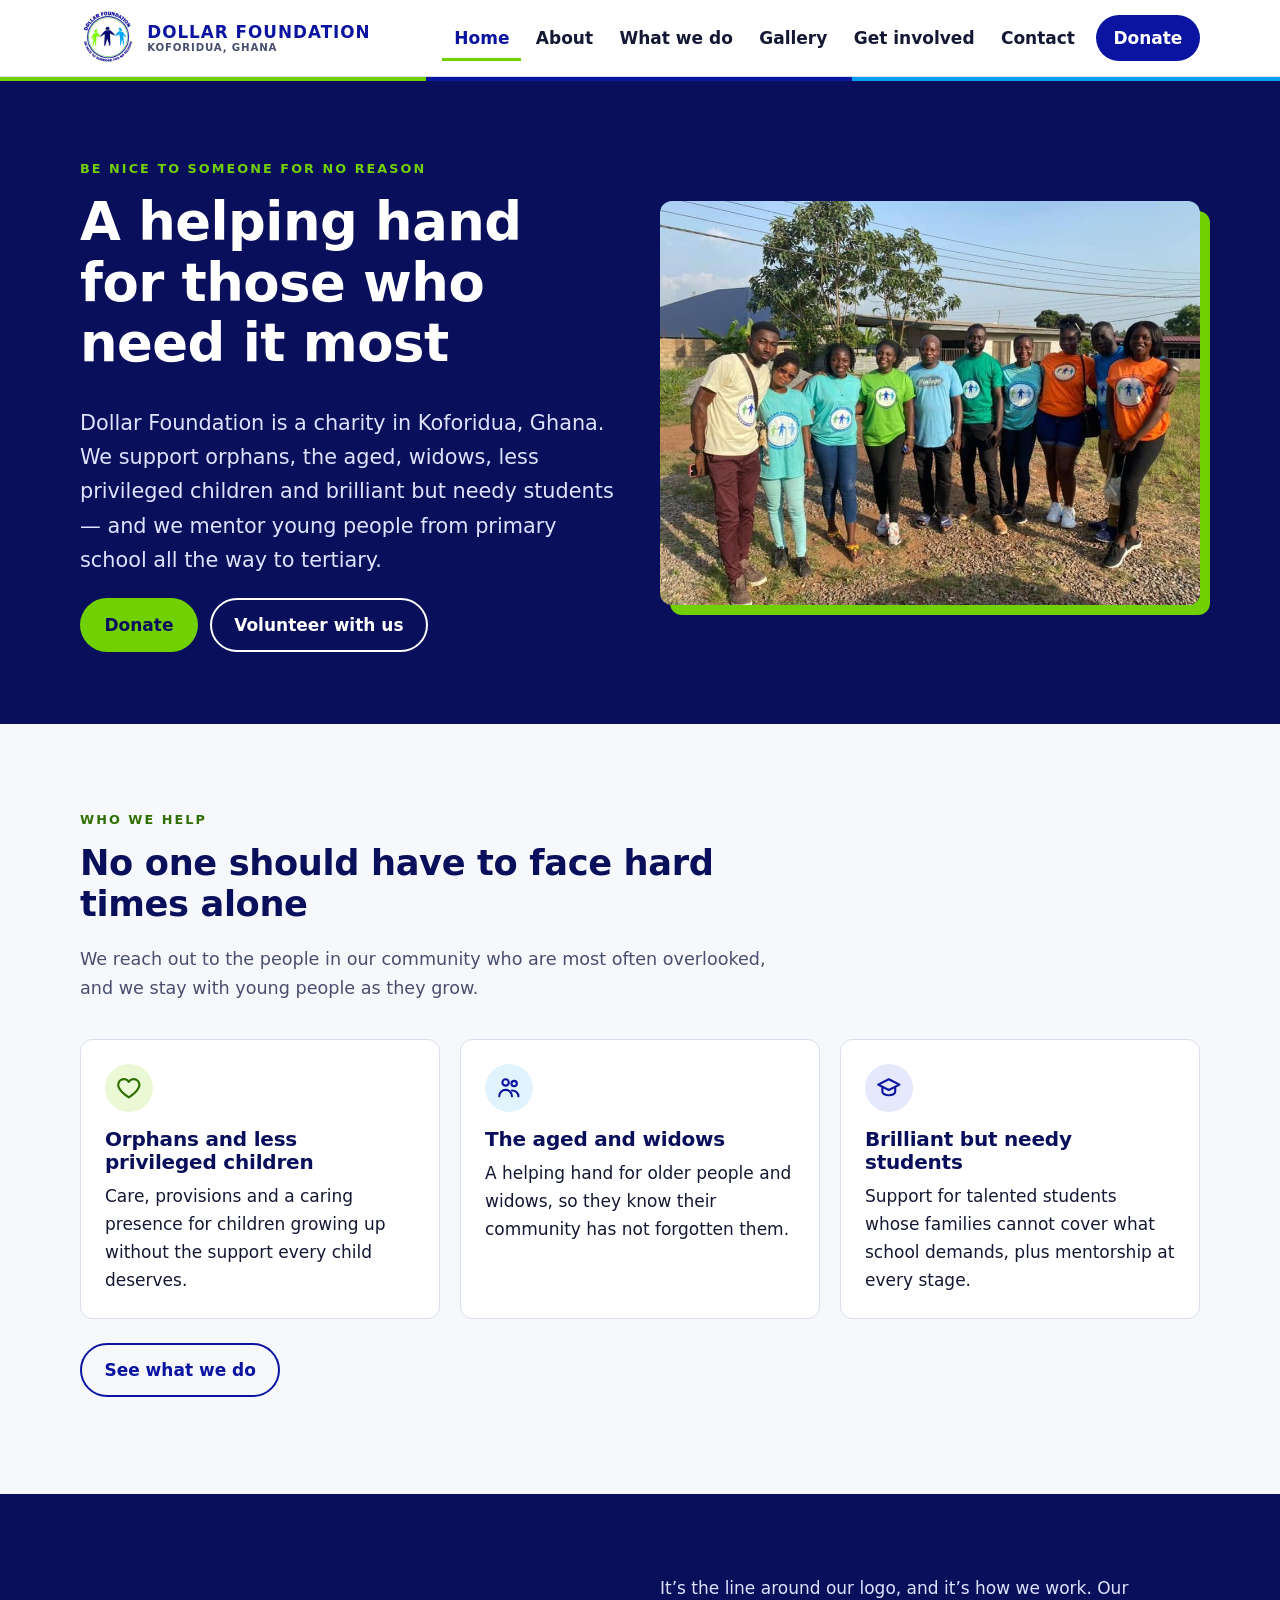
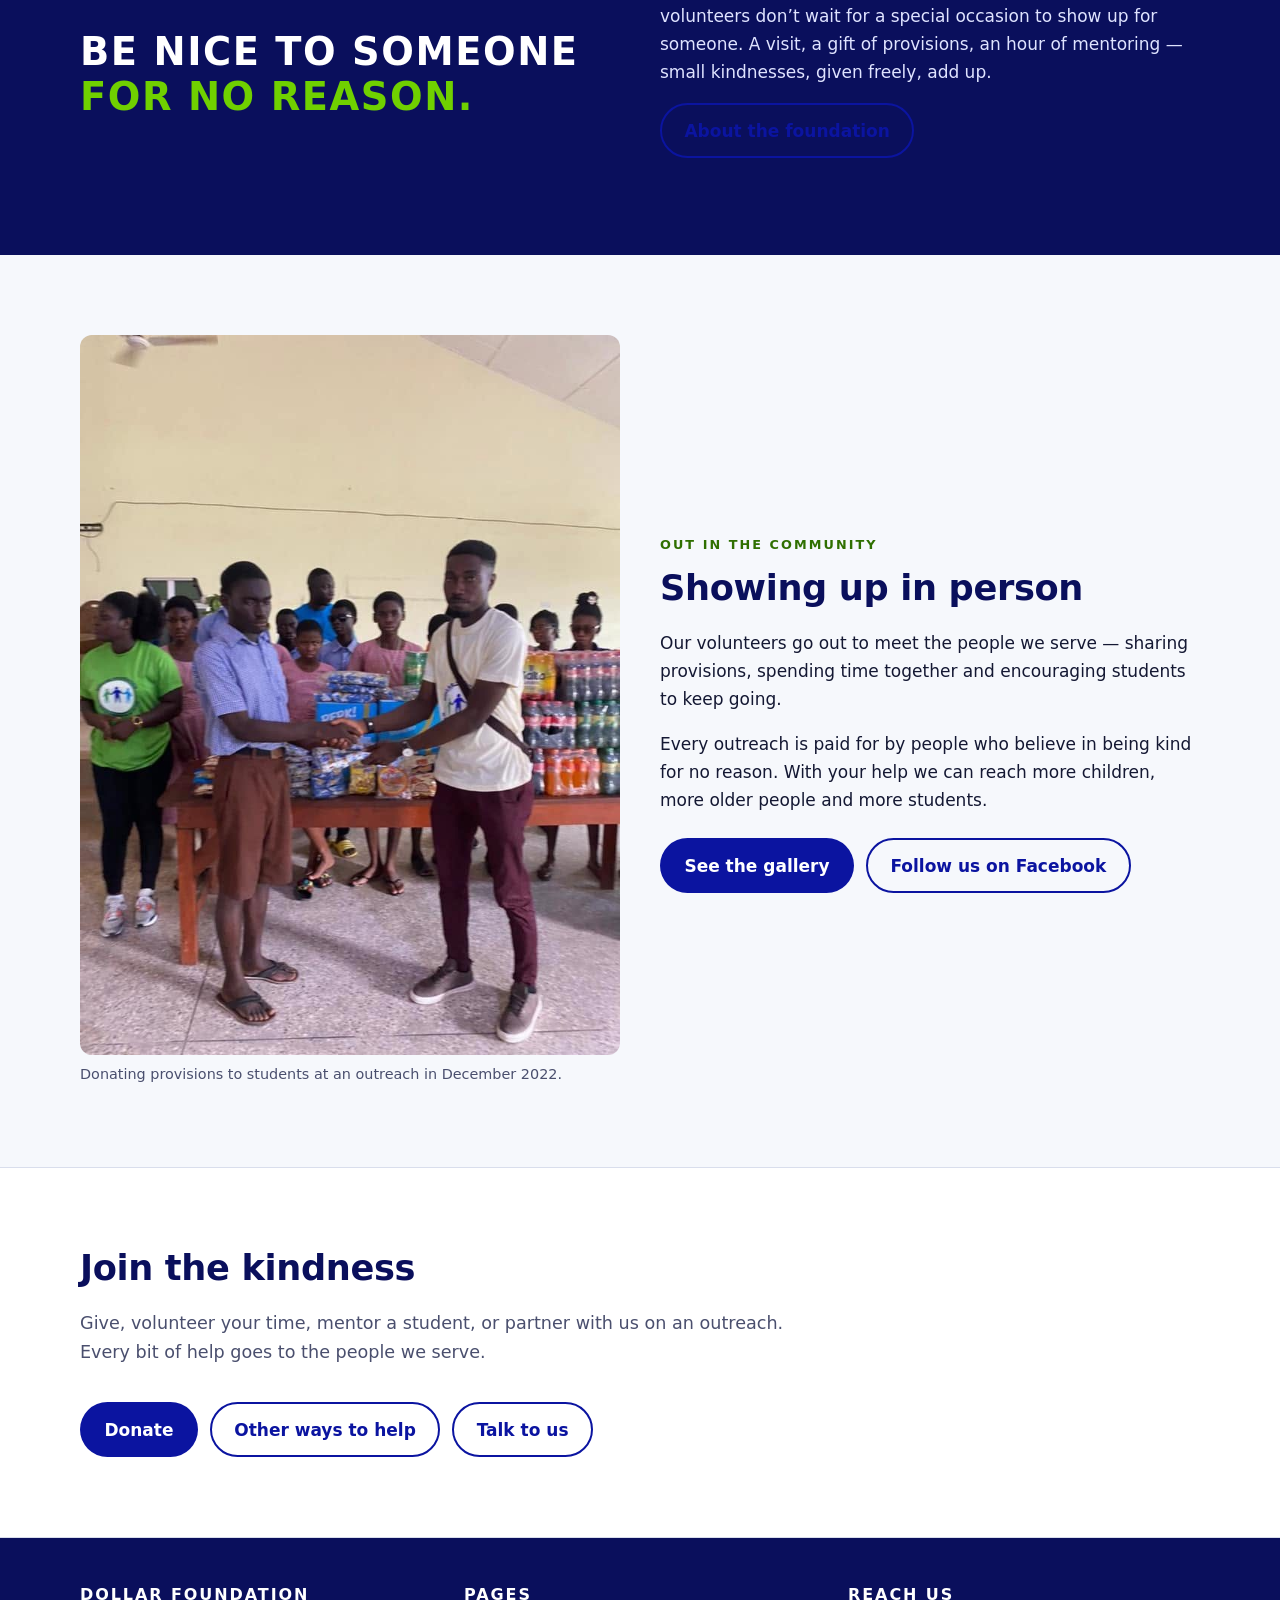
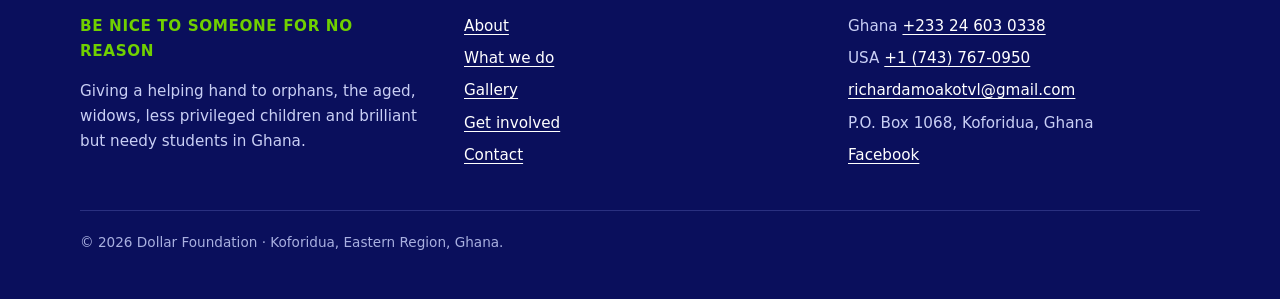
==== index.html @ a9390f14 "Preview build of the Dollar Foundation site A copy of dollar-foundation-web-site for the foundation " ====
<!doctype html>
<html lang="en" class="no-js">
<head>
<meta charset="utf-8">
<meta name="viewport" content="width=device-width, initial-scale=1">
<meta name="robots" content="noindex, nofollow">
<meta property="og:type" content="website">
<meta property="og:site_name" content="Dollar Foundation">
<meta property="og:title" content="Dollar Foundation — Be nice to someone for no reason">
<meta property="og:description" content="Dollar Foundation is a charity in Koforidua, Ghana giving a helping hand to orphans, the aged, widows, less privileged children and brilliant but needy students, with mentorship from primary school to tertiary.">
<meta property="og:url" content="https://rattrap47.github.io/dollar-foundation-preview/">
<meta property="og:image" content="https://rattrap47.github.io/dollar-foundation-preview/assets/volunteers-team.jpg">
<meta property="og:image:width" content="960">
<meta property="og:image:height" content="718">
<meta property="og:image:alt" content="Dollar Foundation volunteers in foundation T-shirts standing together outdoors">
<meta name="twitter:card" content="summary_large_image">
<title>Dollar Foundation — Be nice to someone for no reason</title>
<meta name="description" content="Dollar Foundation is a charity in Koforidua, Ghana giving a helping hand to orphans, the aged, widows, less privileged children and brilliant but needy students, with mentorship from primary school to tertiary.">
<meta name="theme-color" content="#0a0f5c">
<link rel="icon" href="assets/favicon-48.png" type="image/png">
<link rel="apple-touch-icon" href="assets/apple-touch-icon.png">
<link rel="stylesheet" href="css/styles.css?v=2">
<script src="js/config.js?v=2" defer></script>
<script src="js/main.js?v=2" defer></script>
<script type="application/ld+json">
{
  "@context": "https://schema.org",
  "@type": "NGO",
  "name": "Dollar Foundation",
  "slogan": "Be nice to someone for no reason",
  "description": "A charity in Koforidua, Ghana giving a helping hand to orphans, the aged, widows, less privileged children and brilliant but needy students, and providing mentorship programmes for primary, JHS, SHS and tertiary students.",
  "telephone": "+233246030338",
  "email": "richardamoakotvl@gmail.com",
  "founder": { "@type": "Person", "name": "Richard Amoako" },
  "address": { "@type": "PostalAddress", "postOfficeBoxNumber": "1068", "addressLocality": "Koforidua", "addressRegion": "Eastern Region", "addressCountry": "GH" },
  "areaServed": { "@type": "Country", "name": "Ghana" },
  "logo": "assets/dollar-foundation-logo.jpg",
  "sameAs": ["https://www.facebook.com/dollarfoundation1"]
}
</script>
</head>
<body>
<a class="skip-link" href="#main">Skip to content</a>

<header class="site-header">
  <div class="wrap">
    <a class="brand" href="index.html">
      <img class="brand-logo" src="assets/dollar-foundation-logo-sm.jpg" width="160" height="160" alt="">
      <span class="brand-name">Dollar Foundation<small>Koforidua, Ghana</small></span>
    </a>
    <button class="nav-toggle" type="button" aria-expanded="false" aria-controls="primary-nav">Menu</button>
    <nav id="primary-nav" aria-label="Primary">
      <ul>
        <li><a href="index.html" aria-current="page">Home</a></li>
        <li><a href="about.html">About</a></li>
        <li><a href="what-we-do.html">What we do</a></li>
        <li><a href="gallery.html">Gallery</a></li>
        <li><a href="get-involved.html">Get involved</a></li>
        <li><a href="contact.html">Contact</a></li>
        <li><a class="nav-donate" href="get-involved.html#give" data-donate>Donate</a></li>
      </ul>
    </nav>
  </div>
</header>
<div class="brand-stripe" aria-hidden="true"></div>

<main id="main">
  <section class="hero on-dark">
    <div class="wrap">
      <div>
        <span class="eyebrow">Be nice to someone for no reason</span>
        <h1>A helping hand for those who need it most</h1>
        <p class="lede">Dollar Foundation is a charity in Koforidua, Ghana. We support orphans, the aged, widows, less privileged children and brilliant but needy students — and we mentor young people from primary school all the way to tertiary.</p>
        <div class="btn-row">
          <a class="btn btn-lime" href="get-involved.html#give" data-donate>Donate</a>
          <a class="btn btn-ghost" href="get-involved.html">Volunteer with us</a>
        </div>
      </div>
      <figure class="hero-photo">
        <img src="assets/volunteers-team.jpg" width="960" height="718" alt="Eleven Dollar Foundation volunteers standing together outdoors in green, blue, orange and cream foundation T-shirts, smiling.">
      </figure>
    </div>
  </section>

  <section class="section">
    <div class="wrap">
      <div class="section-head">
        <span class="eyebrow eyebrow-ink">Who we help</span>
        <h2>No one should have to face hard times alone</h2>
        <p>We reach out to the people in our community who are most often overlooked, and we stay with young people as they grow.</p>
      </div>
      <div class="grid grid-3">
        <article class="card">
          <div class="card-icon"><svg viewBox="0 0 24 24" fill="none" stroke="currentColor" stroke-width="2" stroke-linecap="round" stroke-linejoin="round" aria-hidden="true"><path d="M12 21s-7-4.4-9.2-9A5 5 0 0 1 12 6.5 5 5 0 0 1 21.2 12C19 16.6 12 21 12 21Z"/></svg></div>
          <h3>Orphans and less privileged children</h3>
          <p>Care, provisions and a caring presence for children growing up without the support every child deserves.</p>
        </article>
        <article class="card">
          <div class="card-icon"><svg viewBox="0 0 24 24" fill="none" stroke="currentColor" stroke-width="2" stroke-linecap="round" stroke-linejoin="round" aria-hidden="true"><circle cx="9" cy="7" r="3"/><circle cx="17" cy="8" r="2.5"/><path d="M3 20c0-3.5 2.7-6 6-6s6 2.5 6 6M15 14.5c3 0 6 2 6 5.5"/></svg></div>
          <h3>The aged and widows</h3>
          <p>A helping hand for older people and widows, so they know their community has not forgotten them.</p>
        </article>
        <article class="card">
          <div class="card-icon"><svg viewBox="0 0 24 24" fill="none" stroke="currentColor" stroke-width="2" stroke-linecap="round" stroke-linejoin="round" aria-hidden="true"><path d="M2 9l10-5 10 5-10 5Z"/><path d="M6 11v5c0 1.5 2.7 3 6 3s6-1.5 6-3v-5"/></svg></div>
          <h3>Brilliant but needy students</h3>
          <p>Support for talented students whose families cannot cover what school demands, plus mentorship at every stage.</p>
        </article>
      </div>
      <p class="mt"><a class="btn btn-ghost" href="what-we-do.html">See what we do</a></p>
    </div>
  </section>

  <section class="section section-dark">
    <div class="wrap grid grid-2 align-center">
      <p class="tagline">Be nice to someone <span>for no reason.</span></p>
      <div>
        <p>It’s the line around our logo, and it’s how we work. Our volunteers don’t wait for a special occasion to show up for someone. A visit, a gift of provisions, an hour of mentoring — small kindnesses, given freely, add up.</p>
        <p><a class="btn btn-ghost" href="about.html">About the foundation</a></p>
      </div>
    </div>
  </section>

  <section class="section">
    <div class="wrap grid grid-2 align-center">
      <figure class="photo">
        <img src="assets/outreach-donation-handover.jpg" width="720" height="960" loading="lazy" alt="A Dollar Foundation volunteer shakes hands with a student in school uniform in front of a table stacked with drinks and packs of biscuits, as other students look on.">
        <figcaption>Donating provisions to students at an outreach in December 2022.</figcaption>
      </figure>
      <div>
        <span class="eyebrow eyebrow-ink">Out in the community</span>
        <h2>Showing up in person</h2>
        <p>Our volunteers go out to meet the people we serve — sharing provisions, spending time together and encouraging students to keep going.</p>
        <p>Every outreach is paid for by people who believe in being kind for no reason. With your help we can reach more children, more older people and more students.</p>
        <div class="btn-row mt">
          <a class="btn btn-primary" href="gallery.html">See the gallery</a>
          <a class="btn btn-ghost" href="https://www.facebook.com/dollarfoundation1" rel="noopener">Follow us on Facebook</a>
        </div>
      </div>
    </div>
  </section>

  <section class="section section-alt">
    <div class="wrap">
      <div class="section-head">
        <h2>Join the kindness</h2>
        <p>Give, volunteer your time, mentor a student, or partner with us on an outreach. Every bit of help goes to the people we serve.</p>
      </div>
      <div class="btn-row">
        <a class="btn btn-primary" href="get-involved.html#give" data-donate>Donate</a>
        <a class="btn btn-ghost" href="get-involved.html">Other ways to help</a>
        <a class="btn btn-ghost" href="contact.html">Talk to us</a>
      </div>
    </div>
  </section>
</main>

<footer class="site-footer">
  <div class="wrap">
    <div class="footer-grid">
      <div>
        <h2>Dollar Foundation</h2>
        <p class="footer-tagline">Be nice to someone for no reason</p>
        <p>Giving a helping hand to orphans, the aged, widows, less privileged children and brilliant but needy students in Ghana.</p>
      </div>
      <div>
        <h2>Pages</h2>
        <ul>
          <li><a href="about.html">About</a></li>
          <li><a href="what-we-do.html">What we do</a></li>
          <li><a href="gallery.html">Gallery</a></li>
          <li><a href="get-involved.html">Get involved</a></li>
          <li><a href="contact.html">Contact</a></li>
        </ul>
      </div>
      <div>
        <h2>Reach us</h2>
        <ul>
          <li>Ghana <a href="tel:+233246030338">+233 24 603 0338</a></li>
          <li>USA <a href="tel:+17437670950">+1 (743) 767-0950</a></li>
          <li><a href="mailto:richardamoakotvl@gmail.com">richardamoakotvl@gmail.com</a></li>
          <li>P.O. Box 1068, Koforidua, Ghana</li>
          <li><a href="https://www.facebook.com/dollarfoundation1" rel="noopener">Facebook</a></li>
        </ul>
      </div>
    </div>
    <p class="footer-legal">© <span data-year>2026</span> Dollar Foundation · Koforidua, Eastern Region, Ghana.</p>
  </div>
</footer>
</body>
</html>
---- css/styles.css ----
/* ==========================================================================
   Dollar Foundation
   Plain CSS, no build. Design tokens first.
   ========================================================================== */
:root {
  /* Sampled from the foundation's logo (assets/dollar-foundation-logo.jpg). */
  --navy-900: #0a0f5c;   /* deepened logo navy — header, footer, dark bands */
  --navy-700: #0b14a0;   /* logo navy — the ring, lettering and centre figure */
  --navy-500: #2f3bc4;
  --sky:      #00a0f0;   /* logo blue figure — decorative only on white */
  --sky-ink:  #00679c;   /* the blue, darkened to pass contrast as text */
  --lime:     #70d000;   /* logo green figure — decorative, or with navy text */
  --lime-ink: #2f6f00;   /* the green, darkened to pass contrast as text */
  --lime-lt:  #eaf8d6;
  --sky-lt:   #e1f4fd;
  --canvas:   #f6f8fc;
  --paper:    #ffffff;
  --ink:      #141833;
  --ink-soft: #4a4f6e;
  --rule:     #d9deec;

  --radius: 12px;
  --max: 70rem;
  --font: system-ui, -apple-system, "Segoe UI", Roboto, "Helvetica Neue", Arial, sans-serif;
}

*, *::before, *::after { box-sizing: border-box; }

html { -webkit-text-size-adjust: 100%; }

body {
  margin: 0;
  font-family: var(--font);
  font-size: 1.0625rem;
  line-height: 1.65;
  color: var(--ink);
  background: var(--canvas);
}

img, svg { max-width: 100%; height: auto; }

h1, h2, h3 {
  font-family: var(--font);
  font-weight: 800;
  line-height: 1.15;
  color: var(--navy-900);
  margin: 0 0 .6em;
  letter-spacing: -.01em;
}
h1 { font-size: clamp(2.1rem, 5vw, 3.3rem); }
h2 { font-size: clamp(1.6rem, 3.2vw, 2.2rem); }
h3 { font-size: 1.25rem; }
p  { margin: 0 0 1em; }

a { color: var(--navy-700); text-underline-offset: .18em; }
a:hover { color: var(--sky-ink); }

:focus-visible {
  outline: 3px solid var(--sky);
  outline-offset: 3px;
  border-radius: 3px;
}

.wrap { width: min(100% - 2.5rem, var(--max)); margin-inline: auto; }

.skip-link {
  position: absolute; left: 1rem; top: -4rem;
  background: var(--navy-900); color: #fff; padding: .6rem 1rem;
  border-radius: var(--radius); z-index: 100;
}
.skip-link:focus { top: 1rem; color: #fff; }

/* The three figures from the logo, as a thin stripe under the header. */
.brand-stripe {
  height: 5px;
  background: linear-gradient(90deg, var(--lime) 0 33.3%, var(--navy-700) 33.3% 66.6%, var(--sky) 66.6% 100%);
}

/* ---- Header / nav ---- */
.site-header {
  background: var(--paper);
  position: sticky; top: 0; z-index: 50;
  box-shadow: 0 1px 0 var(--rule);
}
.site-header .wrap {
  display: flex; align-items: center; justify-content: space-between;
  gap: 1rem; min-height: 4.75rem;
}
.brand {
  display: flex; align-items: center; gap: .7rem;
  color: var(--navy-700); text-decoration: none;
}
.brand:hover { color: var(--navy-700); }
.brand-logo { width: 3.5rem; height: 3.5rem; flex: none; border-radius: 50%; }
/* Bold capitals, echoing the lettering around the logo. */
.brand-name { font-weight: 900; font-size: 1.05rem; line-height: 1.1; letter-spacing: .06em; text-transform: uppercase; }
.brand-name small { display: block; font-size: .64rem; font-weight: 700; letter-spacing: .08em; color: var(--ink-soft); }

.nav-toggle {
  display: none;
  background: transparent; color: var(--navy-700);
  border: 2px solid var(--navy-700); border-radius: var(--radius);
  padding: .45rem .8rem; font: inherit; font-weight: 700; cursor: pointer;
}

#primary-nav ul { list-style: none; margin: 0; padding: 0; display: flex; gap: .15rem; align-items: center; }
#primary-nav a {
  display: block; color: var(--ink); text-decoration: none; font-weight: 600;
  padding: .55rem .75rem; border-radius: 8px;
}
#primary-nav a:hover { background: var(--sky-lt); color: var(--navy-700); }
#primary-nav a[aria-current="page"] { color: var(--navy-700); box-shadow: inset 0 -3px 0 var(--lime); border-radius: 0; }
#primary-nav .nav-donate { background: var(--navy-700); color: #fff; margin-left: .4rem; border-radius: 999px; padding-inline: 1.1rem; }
#primary-nav .nav-donate:hover { background: var(--navy-900); color: #fff; }

@media (max-width: 60rem) {
  .nav-toggle { display: inline-block; }
  #primary-nav {
    display: none;
    position: absolute; left: 0; right: 0; top: 100%;
    background: var(--paper); box-shadow: 0 8px 16px rgba(10,15,92,.12);
  }
  #primary-nav.is-open { display: block; }
  #primary-nav ul { flex-direction: column; align-items: stretch; padding: .5rem 1.25rem 1rem; }
  #primary-nav a { padding: .85rem .5rem; }
  #primary-nav a[aria-current="page"] { box-shadow: inset 4px 0 0 var(--lime); padding-left: 1rem; }
  #primary-nav .nav-donate { margin: .5rem 0 0; text-align: center; }
}
@media (max-width: 24rem) {
  .brand-name small { display: none; }
}
/* Without JS the menu must still be reachable. */
.no-js .nav-toggle { display: none; }
.no-js #primary-nav { display: block; position: static; box-shadow: none; }

/* ---- Buttons ---- */
.btn {
  display: inline-flex; align-items: center; justify-content: center; gap: .5rem;
  min-height: 2.9rem; padding: .7rem 1.4rem;
  border-radius: 999px; border: 2px solid transparent;
  font: inherit; font-weight: 700; text-decoration: none; cursor: pointer;
}
.btn-primary { background: var(--navy-700); color: #fff; }
.btn-primary:hover { background: var(--navy-900); color: #fff; }
.btn-lime { background: var(--lime); color: var(--navy-900); }
.btn-lime:hover { background: #88e21c; color: var(--navy-900); }
.btn-ghost { border-color: currentColor; color: var(--navy-700); background: transparent; }
.btn-ghost:hover { background: var(--navy-700); color: #fff; border-color: var(--navy-700); }
.on-dark .btn-ghost { color: #fff; }
.on-dark .btn-ghost:hover { background: #fff; color: var(--navy-900); border-color: #fff; }
.btn-row { display: flex; flex-wrap: wrap; gap: .75rem; }

/* ---- Home hero: words beside a real photo ---- */
.hero { background: var(--navy-900); color: #fff; overflow: hidden; }
.hero .wrap {
  display: grid; gap: 2.5rem; align-items: center;
  grid-template-columns: repeat(auto-fit, minmax(19rem, 1fr));
  padding: clamp(2.5rem, 6vw, 4.5rem) 0;
}
.hero h1 { color: #fff; max-width: 16ch; }
.hero .lede { font-size: clamp(1.1rem, 2.2vw, 1.3rem); max-width: 36rem; color: #dfe3ff; }
.hero-photo { margin: 0; position: relative; }
.hero-photo img { display: block; width: 100%; height: auto; border-radius: var(--radius); box-shadow: 10px 10px 0 var(--lime); }
.eyebrow {
  display: inline-block; font-size: .8rem; font-weight: 800; letter-spacing: .16em;
  text-transform: uppercase; color: var(--lime); margin-bottom: .8rem;
}
.eyebrow-ink { color: var(--lime-ink); }

.page-hero { background: var(--navy-900); color: #fff; }
.page-hero .wrap { padding: clamp(2.5rem, 6vw, 4rem) 0; }
.page-hero h1 { color: #fff; margin-bottom: .3em; }
.page-hero p { color: #dfe3ff; max-width: 42rem; margin: 0; font-size: 1.15rem; }

/* ---- Sections ---- */
.section { padding: clamp(3rem, 7vw, 5rem) 0; }
.section-alt { background: var(--paper); border-block: 1px solid var(--rule); }
.section-dark { background: var(--navy-900); color: #dfe3ff; }
.section-dark h2, .section-dark h3 { color: #fff; }
.section-head { max-width: 44rem; margin-bottom: 2.2rem; }
.section-head p { color: var(--ink-soft); font-size: 1.1rem; }
.section-dark .section-head p { color: #c9cff5; }

.grid { display: grid; gap: 1.25rem; }
.grid-3 { grid-template-columns: repeat(auto-fit, minmax(16rem, 1fr)); }
.grid-2 { grid-template-columns: repeat(auto-fit, minmax(20rem, 1fr)); gap: 2.5rem; align-items: start; }
.align-center { align-items: center; }

.card {
  background: var(--paper); border: 1px solid var(--rule); border-radius: var(--radius);
  padding: 1.5rem; height: 100%;
}
.card h3 { margin-bottom: .4em; }
.card p:last-child { margin-bottom: 0; }
.card-auto { height: auto; }
.card-icon {
  width: 3rem; height: 3rem; border-radius: 50%;
  display: grid; place-items: center;
  background: var(--sky-lt); color: var(--navy-700); margin-bottom: 1rem;
}
.card:nth-child(3n+1) .card-icon { background: var(--lime-lt); color: var(--lime-ink); }
.card:nth-child(3n+3) .card-icon { background: #e6e8fb; color: var(--navy-700); }
.card-icon svg { width: 1.6rem; height: 1.6rem; }

/* ---- Tagline and mission quote ---- */
.tagline {
  font-weight: 900; text-transform: uppercase; letter-spacing: .04em;
  font-size: clamp(1.5rem, 4vw, 2.4rem); line-height: 1.15; color: #fff; margin: 0; max-width: 22ch;
}
.tagline span { color: var(--lime); }
.mission {
  margin: 0; padding: 1.75rem 1.75rem 1.75rem 2rem;
  background: var(--paper); border-left: 6px solid var(--lime); border-radius: 0 var(--radius) var(--radius) 0;
  font-size: clamp(1.15rem, 2.2vw, 1.3rem); line-height: 1.6; color: var(--navy-900);
}
.mission p:last-child { margin-bottom: 0; }
.mission footer { font-size: .9rem; color: var(--ink-soft); margin-top: .75rem; }

/* ---- People we help: a tag list ---- */
.tags { list-style: none; margin: 0; padding: 0; display: flex; flex-wrap: wrap; gap: .6rem; }
.tags li { background: var(--sky-lt); color: var(--navy-900); font-weight: 700; padding: .45rem 1rem; border-radius: 999px; }
.tags li:nth-child(odd) { background: var(--lime-lt); }

/* ---- Photos ---- */
.photo { margin: 0; }
.photo img { display: block; width: 100%; height: auto; border-radius: var(--radius); }
.photo figcaption { font-size: .9rem; color: var(--ink-soft); margin-top: .5rem; }
.gallery { display: grid; gap: 1rem; grid-template-columns: repeat(auto-fill, minmax(17rem, 1fr)); }
.gallery .photo img { aspect-ratio: 4 / 3; object-fit: cover; }

/* ---- Steps ---- */
.steps { counter-reset: step; list-style: none; padding: 0; margin: 0; display: grid; gap: 1rem; }
.steps li { counter-increment: step; position: relative; padding-left: 3.4rem; }
.steps li::before {
  content: counter(step);
  position: absolute; left: 0; top: -.1rem;
  width: 2.4rem; height: 2.4rem; border-radius: 50%;
  background: var(--navy-700); color: #fff; font-weight: 800;
  display: grid; place-items: center;
}

/* ---- Notices ---- */
.notice {
  background: var(--sky-lt); border: 1px solid #a9dcf5; border-left: 5px solid var(--sky);
  border-radius: var(--radius); padding: 1rem 1.25rem; color: var(--navy-900);
}
.notice p:last-child { margin-bottom: 0; }

.contact-list { list-style: none; margin: 0; padding: 0; display: grid; gap: .9rem; }
.contact-list li { display: flex; gap: .9rem; align-items: baseline; flex-wrap: wrap; }
.contact-list strong { min-width: 5.5rem; }
.contact-list a { font-weight: 700; }

.page-list { list-style: none; margin: 0; padding: 0; display: grid; gap: .75rem; }
.page-list li { background: var(--paper); border: 1px solid var(--rule); border-radius: var(--radius); padding: .9rem 1.25rem; font-weight: 700; }

/* ---- Forms ---- */
.form { display: grid; gap: 1.1rem; }
.field label { display: block; font-weight: 600; margin-bottom: .3rem; }
.field .hint { font-weight: 400; color: var(--ink-soft); font-size: .9rem; }
.field input, .field select, .field textarea {
  width: 100%; font: inherit; color: var(--ink);
  background: #fff; border: 2px solid #b8bfd6; border-radius: 8px;
  padding: .7rem .8rem; min-height: 2.9rem;
}
.field textarea { min-height: 9rem; resize: vertical; }
.field input:focus, .field select:focus, .field textarea:focus { border-color: var(--navy-700); outline: 3px solid rgba(0,160,240,.35); outline-offset: 1px; }
.field-row { display: grid; gap: 1.1rem; grid-template-columns: repeat(auto-fit, minmax(14rem, 1fr)); }
.hp { position: absolute; left: -9999px; }
.form-status { padding: .9rem 1rem; border-radius: 8px; font-weight: 600; }
.form-status[data-state="ok"]  { background: var(--lime-lt); color: #1f4a00; }
.form-status[data-state="err"] { background: #fdeceb; color: #7a1f16; }

/* ---- Footer ---- */
.site-footer { background: var(--navy-900); color: #c9cff5; padding: 3rem 0 2rem; font-size: .95rem; }
.site-footer a { color: #fff; overflow-wrap: anywhere; }
.site-footer a:hover { color: var(--lime); }
.footer-grid { display: grid; gap: 2rem; grid-template-columns: repeat(auto-fit, minmax(13rem, 1fr)); }
.site-footer h2 { color: #fff; font-size: 1rem; text-transform: uppercase; letter-spacing: .12em; }
.site-footer ul { list-style: none; margin: 0; padding: 0; display: grid; gap: .45rem; }
.footer-tagline { color: var(--lime); font-weight: 800; text-transform: uppercase; letter-spacing: .04em; }
.footer-legal { border-top: 1px solid #2a3080; margin-top: 2.5rem; padding-top: 1.25rem; font-size: .85rem; color: #a9b0e0; }

/* ---- Utilities ----
   The CSP is style-src 'self', so inline style="" attributes are blocked in
   production. Use these instead. */
.measure   { max-width: 42rem; }
.mt        { margin-top: 1.5rem; }
.mb        { margin-bottom: 1.25rem; }
.note      { font-size: .9rem; color: var(--ink-soft); margin-top: 1rem; }
.h-card    { font-size: 1.4rem; }
.wrap-narrow { --max: 40rem; }
.plain-list { margin: 0; padding-left: 1.2rem; }
.logo-lg   { display: block; width: 100%; max-width: 320px; height: auto; margin-inline: auto; }

.hero :focus-visible, .page-hero :focus-visible, .section-dark :focus-visible, .site-footer :focus-visible { outline-color: var(--lime); }

@media (prefers-reduced-motion: reduce) {
  *, *::before, *::after { transition: none !important; animation: none !important; scroll-behavior: auto !important; }
}

@media print {
  .site-header, .brand-stripe, .site-footer, .btn-row { display: none; }
  body { background: #fff; }
}
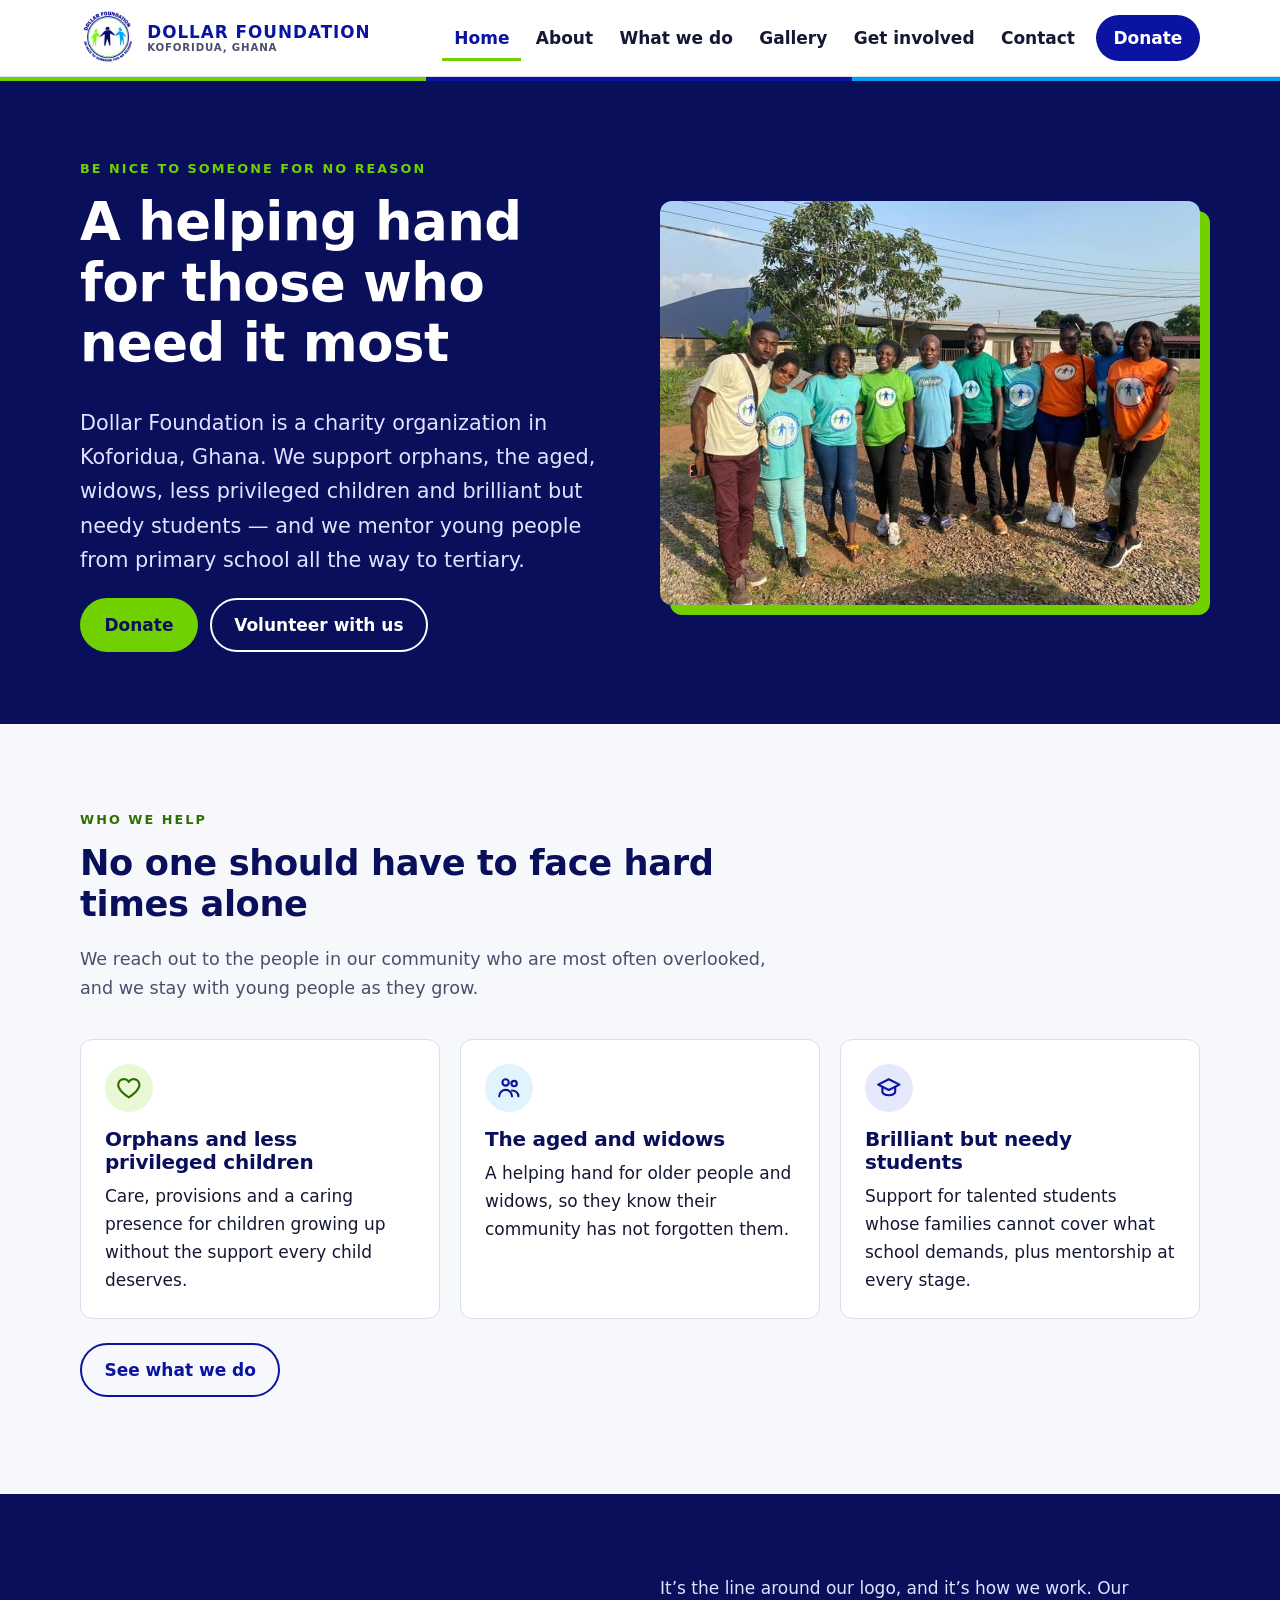
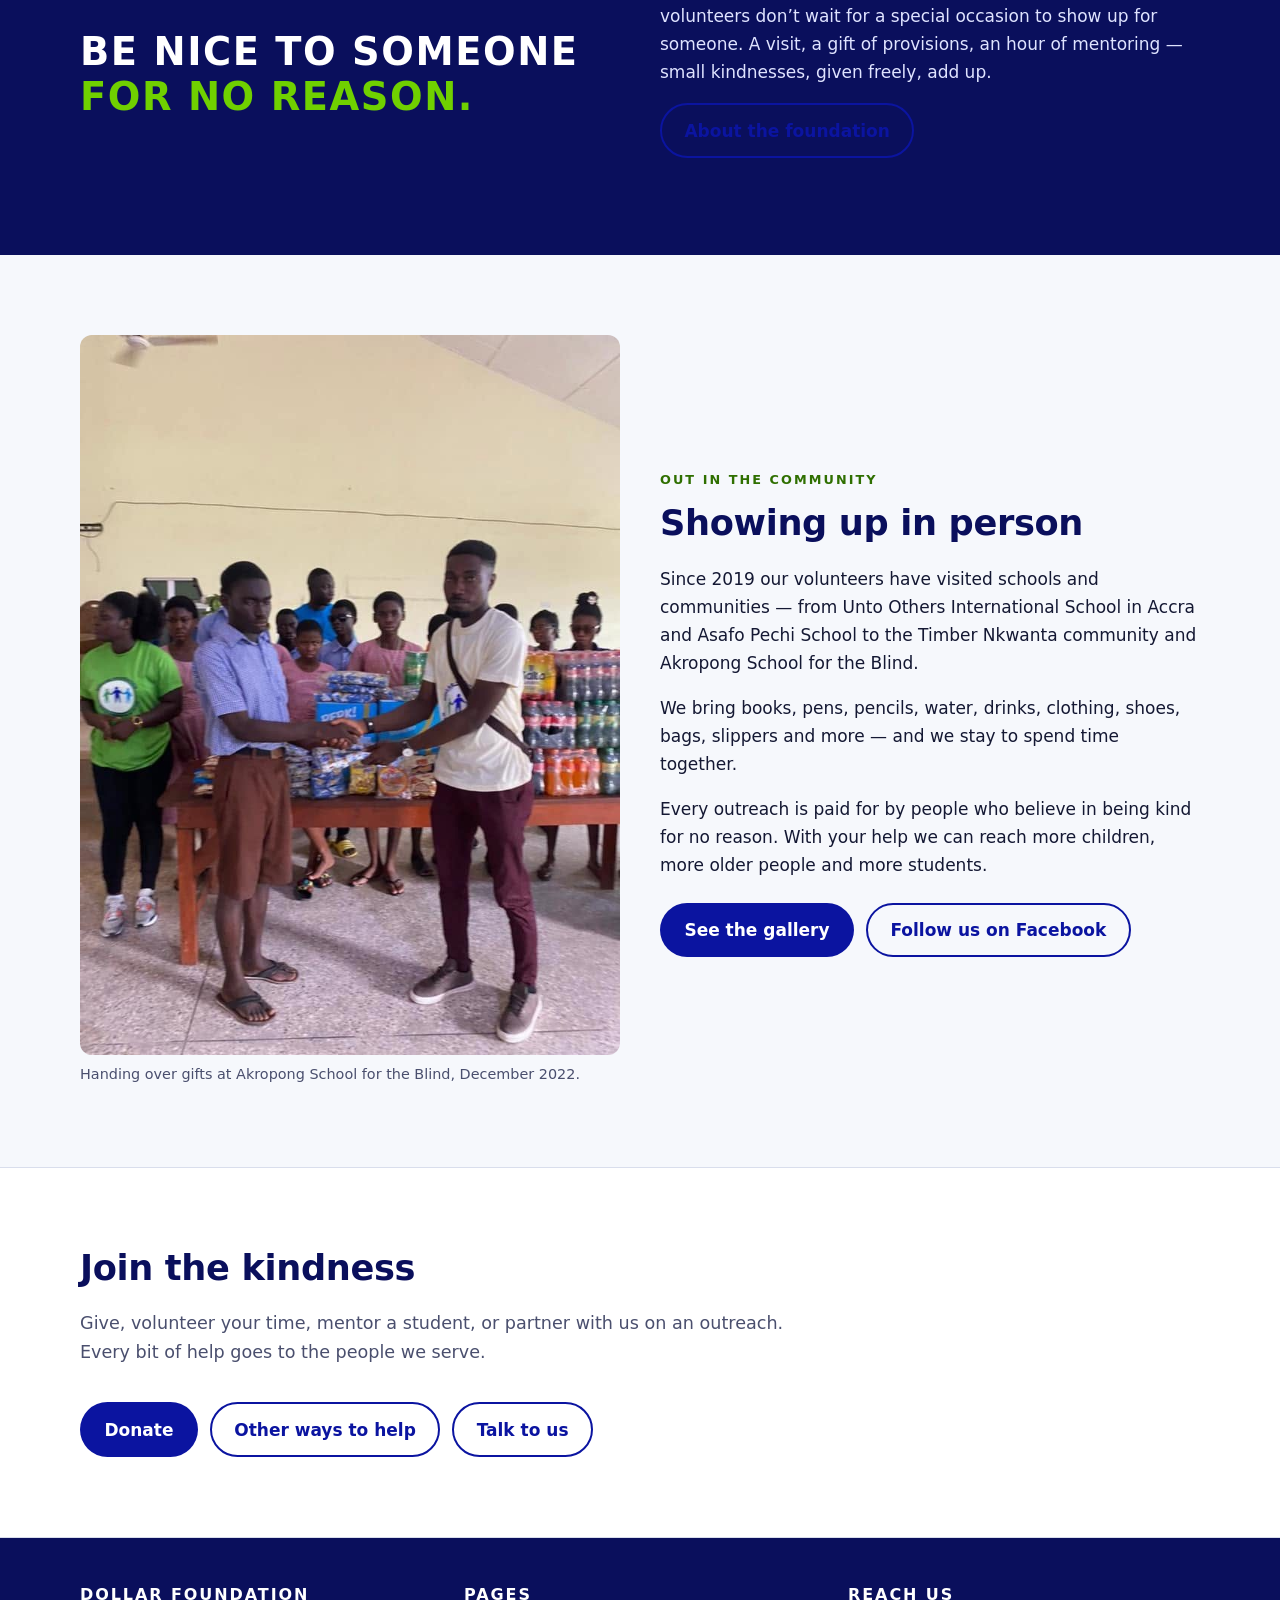
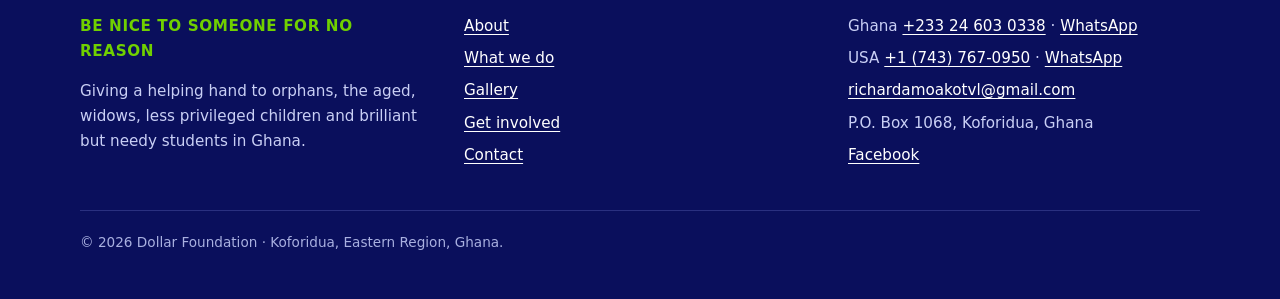
==== commit e0384811: "Sync with the site: Richard's answers, visits and photos Founding date and timeline, gallery grouped" ====
--- a/index.html
+++ b/index.html
@@ -7,7 +7,7 @@
 <meta property="og:type" content="website">
 <meta property="og:site_name" content="Dollar Foundation">
 <meta property="og:title" content="Dollar Foundation — Be nice to someone for no reason">
-<meta property="og:description" content="Dollar Foundation is a charity in Koforidua, Ghana giving a helping hand to orphans, the aged, widows, less privileged children and brilliant but needy students, with mentorship from primary school to tertiary.">
+<meta property="og:description" content="Dollar Foundation is a charity organization in Koforidua, Ghana, giving a helping hand to orphans, the aged, widows, less privileged children and brilliant but needy students, with mentorship from primary school to tertiary.">
 <meta property="og:url" content="https://rattrap47.github.io/dollar-foundation-preview/">
 <meta property="og:image" content="https://rattrap47.github.io/dollar-foundation-preview/assets/volunteers-team.jpg">
 <meta property="og:image:width" content="960">
@@ -15,23 +15,24 @@
 <meta property="og:image:alt" content="Dollar Foundation volunteers in foundation T-shirts standing together outdoors">
 <meta name="twitter:card" content="summary_large_image">
 <title>Dollar Foundation — Be nice to someone for no reason</title>
-<meta name="description" content="Dollar Foundation is a charity in Koforidua, Ghana giving a helping hand to orphans, the aged, widows, less privileged children and brilliant but needy students, with mentorship from primary school to tertiary.">
+<meta name="description" content="Dollar Foundation is a charity organization in Koforidua, Ghana, giving a helping hand to orphans, the aged, widows, less privileged children and brilliant but needy students, with mentorship from primary school to tertiary.">
 <meta name="theme-color" content="#0a0f5c">
 <link rel="icon" href="assets/favicon-48.png" type="image/png">
 <link rel="apple-touch-icon" href="assets/apple-touch-icon.png">
-<link rel="stylesheet" href="css/styles.css?v=2">
-<script src="js/config.js?v=2" defer></script>
-<script src="js/main.js?v=2" defer></script>
+<link rel="stylesheet" href="css/styles.css?v=3">
+<script src="js/config.js?v=3" defer></script>
+<script src="js/main.js?v=3" defer></script>
 <script type="application/ld+json">
 {
   "@context": "https://schema.org",
   "@type": "NGO",
   "name": "Dollar Foundation",
   "slogan": "Be nice to someone for no reason",
-  "description": "A charity in Koforidua, Ghana giving a helping hand to orphans, the aged, widows, less privileged children and brilliant but needy students, and providing mentorship programmes for primary, JHS, SHS and tertiary students.",
+  "description": "A charity organization in Koforidua, Ghana, giving a helping hand to orphans, the aged, widows, less privileged children and brilliant but needy students, and providing mentorship programmes for primary, JHS, SHS and tertiary students.",
   "telephone": "+233246030338",
   "email": "richardamoakotvl@gmail.com",
   "founder": { "@type": "Person", "name": "Richard Amoako" },
+  "foundingDate": "2019-07-08",
   "address": { "@type": "PostalAddress", "postOfficeBoxNumber": "1068", "addressLocality": "Koforidua", "addressRegion": "Eastern Region", "addressCountry": "GH" },
   "areaServed": { "@type": "Country", "name": "Ghana" },
   "logo": "assets/dollar-foundation-logo.jpg",
@@ -70,7 +71,7 @@
       <div>
         <span class="eyebrow">Be nice to someone for no reason</span>
         <h1>A helping hand for those who need it most</h1>
-        <p class="lede">Dollar Foundation is a charity in Koforidua, Ghana. We support orphans, the aged, widows, less privileged children and brilliant but needy students — and we mentor young people from primary school all the way to tertiary.</p>
+        <p class="lede">Dollar Foundation is a charity organization in Koforidua, Ghana. We support orphans, the aged, widows, less privileged children and brilliant but needy students — and we mentor young people from primary school all the way to tertiary.</p>
         <div class="btn-row">
           <a class="btn btn-lime" href="get-involved.html#give" data-donate>Donate</a>
           <a class="btn btn-ghost" href="get-involved.html">Volunteer with us</a>
@@ -124,12 +125,13 @@
     <div class="wrap grid grid-2 align-center">
       <figure class="photo">
         <img src="assets/outreach-donation-handover.jpg" width="720" height="960" loading="lazy" alt="A Dollar Foundation volunteer shakes hands with a student in school uniform in front of a table stacked with drinks and packs of biscuits, as other students look on.">
-        <figcaption>Donating provisions to students at an outreach in December 2022.</figcaption>
+        <figcaption>Handing over gifts at Akropong School for the Blind, December 2022.</figcaption>
       </figure>
       <div>
         <span class="eyebrow eyebrow-ink">Out in the community</span>
         <h2>Showing up in person</h2>
-        <p>Our volunteers go out to meet the people we serve — sharing provisions, spending time together and encouraging students to keep going.</p>
+        <p>Since 2019 our volunteers have visited schools and communities — from Unto Others International School in Accra and Asafo Pechi School to the Timber Nkwanta community and Akropong School for the Blind.</p>
+        <p>We bring books, pens, pencils, water, drinks, clothing, shoes, bags, slippers and more — and we stay to spend time together.</p>
         <p>Every outreach is paid for by people who believe in being kind for no reason. With your help we can reach more children, more older people and more students.</p>
         <div class="btn-row mt">
           <a class="btn btn-primary" href="gallery.html">See the gallery</a>
@@ -175,8 +177,8 @@
       <div>
         <h2>Reach us</h2>
         <ul>
-          <li>Ghana <a href="tel:+233246030338">+233 24 603 0338</a></li>
-          <li>USA <a href="tel:+17437670950">+1 (743) 767-0950</a></li>
+          <li>Ghana <a href="tel:+233246030338">+233 24 603 0338</a> · <a href="https://wa.me/233246030338" rel="noopener">WhatsApp</a></li>
+          <li>USA <a href="tel:+17437670950">+1 (743) 767-0950</a> · <a href="https://wa.me/17437670950" rel="noopener">WhatsApp</a></li>
           <li><a href="mailto:richardamoakotvl@gmail.com">richardamoakotvl@gmail.com</a></li>
           <li>P.O. Box 1068, Koforidua, Ghana</li>
           <li><a href="https://www.facebook.com/dollarfoundation1" rel="noopener">Facebook</a></li>
--- a/css/styles.css
+++ b/css/styles.css
@@ -228,6 +228,22 @@
 .gallery { display: grid; gap: 1rem; grid-template-columns: repeat(auto-fill, minmax(17rem, 1fr)); }
 .gallery .photo img { aspect-ratio: 4 / 3; object-fit: cover; }
 
+/* ---- Timeline ---- */
+.timeline { list-style: none; margin: 0; padding: 0; position: relative; display: grid; gap: 1.6rem; max-width: 44rem; }
+.timeline::before {
+  content: ""; position: absolute; left: .55rem; top: .5rem; bottom: .5rem; width: 3px; border-radius: 3px;
+  background: linear-gradient(var(--lime), var(--navy-700), var(--sky));
+}
+.timeline li { position: relative; padding-left: 2.6rem; }
+.timeline li::before {
+  content: ""; position: absolute; left: 0; top: .2rem;
+  width: 1.35rem; height: 1.35rem; border-radius: 50%;
+  background: var(--paper); border: 4px solid var(--navy-700);
+}
+.timeline-date { display: block; font-size: .8rem; font-weight: 800; letter-spacing: .1em; text-transform: uppercase; color: var(--lime-ink); }
+.timeline h3 { margin: .15em 0 .25em; }
+.timeline p { margin: 0; color: var(--ink-soft); }
+
 /* ---- Steps ---- */
 .steps { counter-reset: step; list-style: none; padding: 0; margin: 0; display: grid; gap: 1rem; }
 .steps li { counter-increment: step; position: relative; padding-left: 3.4rem; }
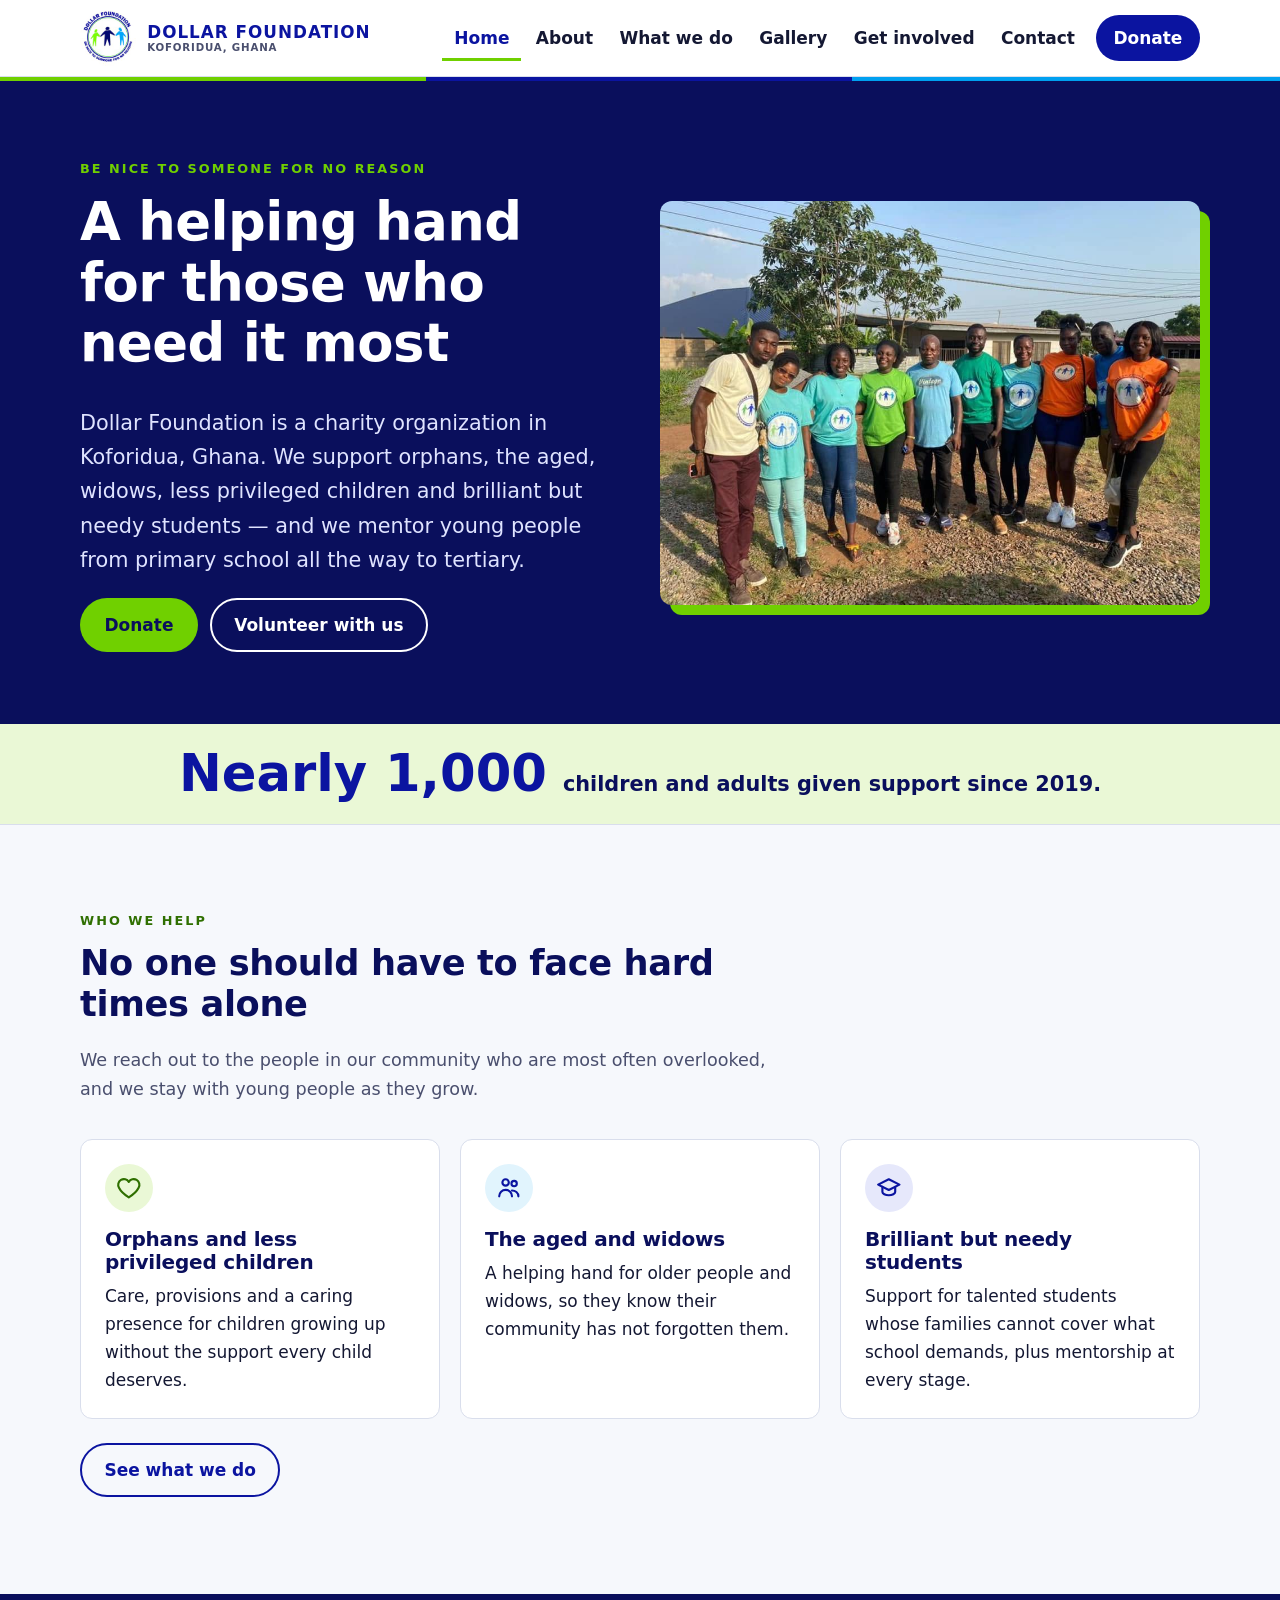
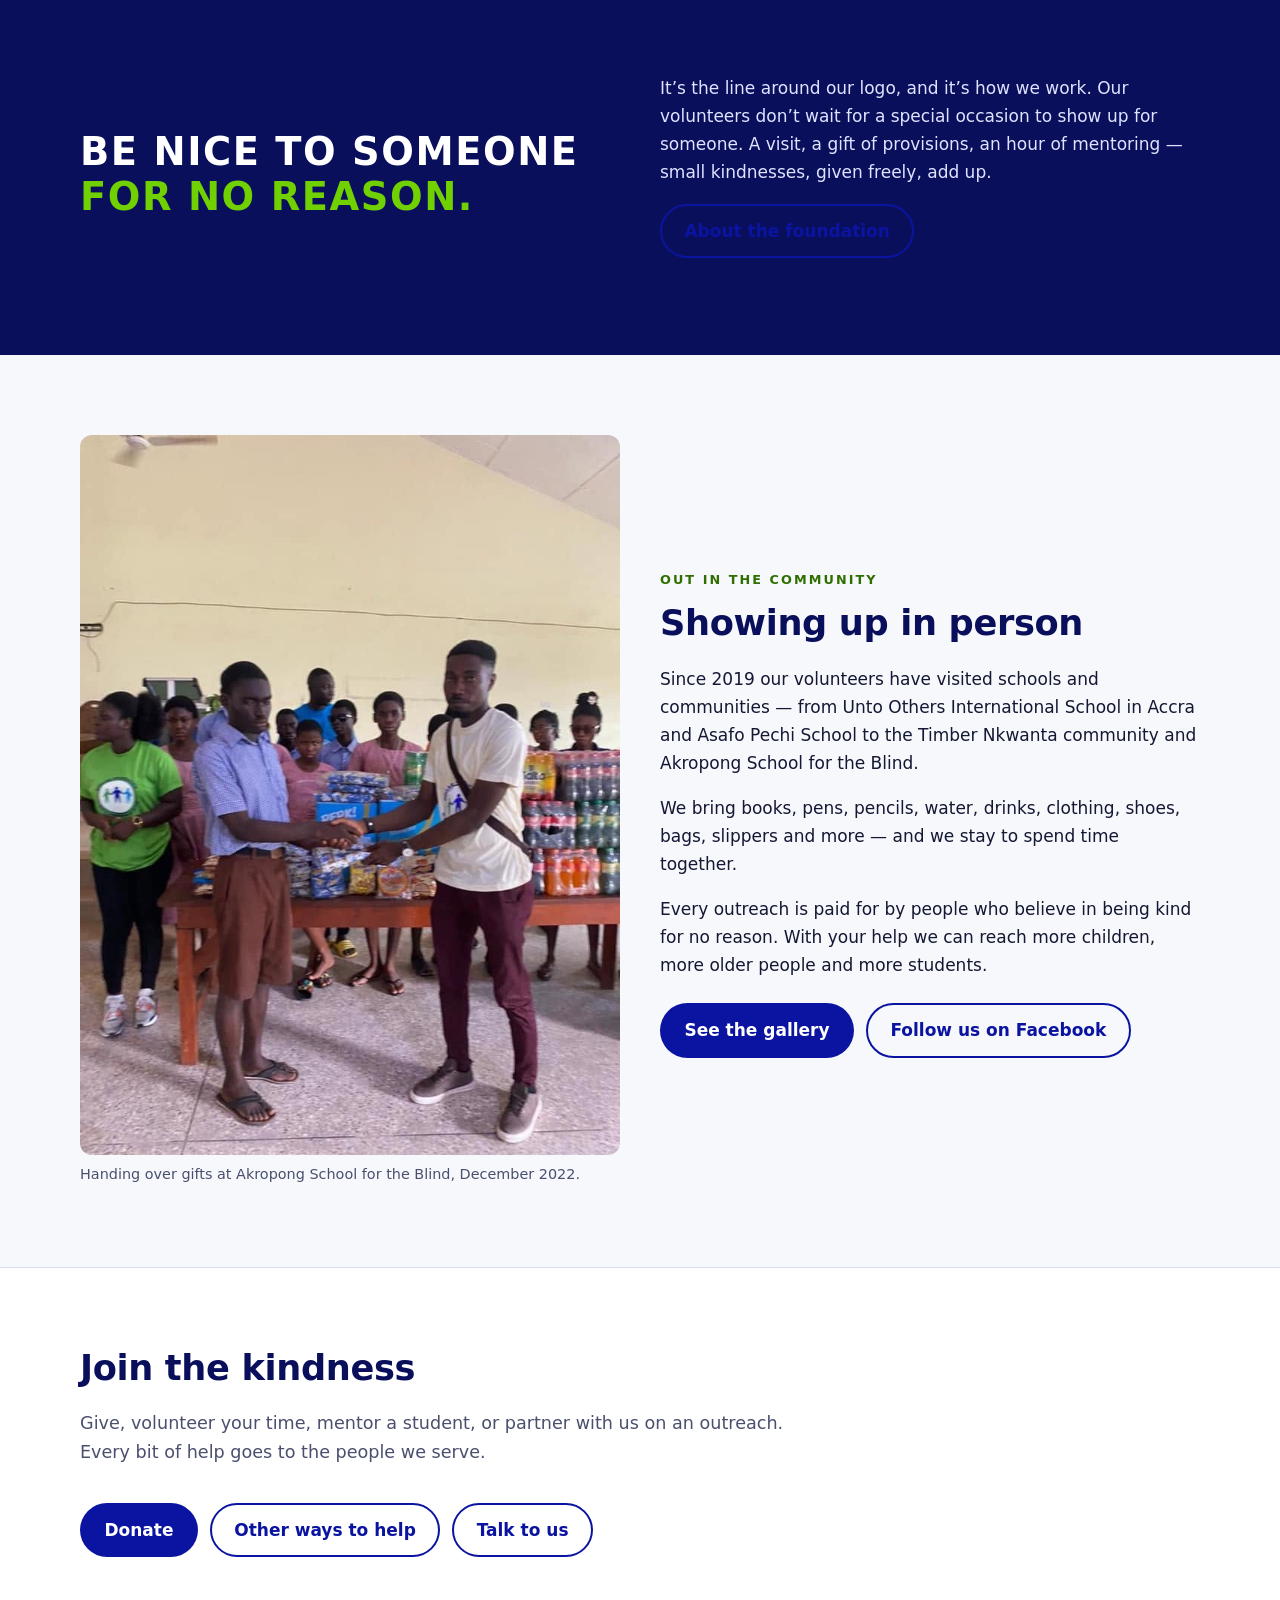
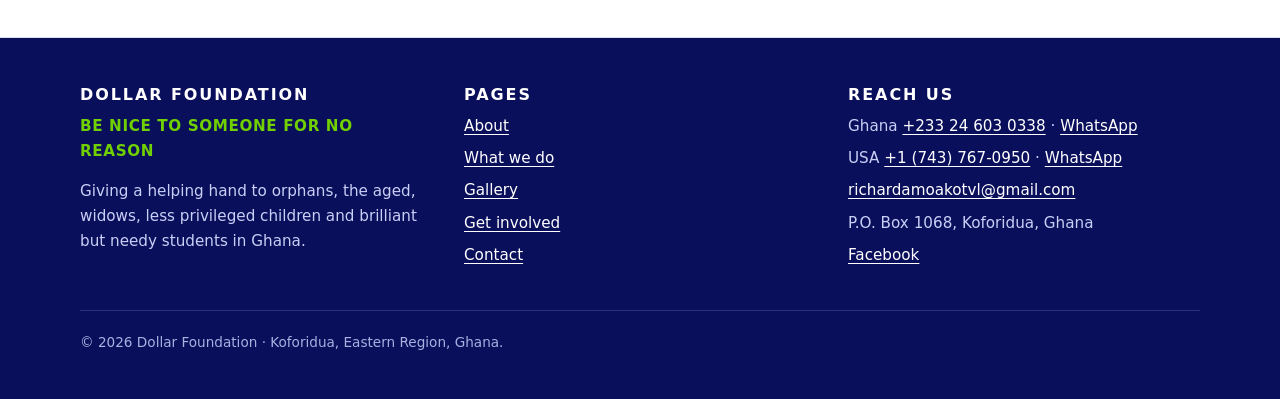
==== commit f844fad1: "Sync: nearly 1,000 people helped The founder bio added to the main site is held back from the public" ====
--- a/index.html
+++ b/index.html
@@ -19,9 +19,9 @@
 <meta name="theme-color" content="#0a0f5c">
 <link rel="icon" href="assets/favicon-48.png" type="image/png">
 <link rel="apple-touch-icon" href="assets/apple-touch-icon.png">
-<link rel="stylesheet" href="css/styles.css?v=3">
-<script src="js/config.js?v=3" defer></script>
-<script src="js/main.js?v=3" defer></script>
+<link rel="stylesheet" href="css/styles.css?v=4">
+<script src="js/config.js?v=4" defer></script>
+<script src="js/main.js?v=4" defer></script>
 <script type="application/ld+json">
 {
   "@context": "https://schema.org",
@@ -80,6 +80,13 @@
       <figure class="hero-photo">
         <img src="assets/volunteers-team.jpg" width="960" height="718" alt="Eleven Dollar Foundation volunteers standing together outdoors in green, blue, orange and cream foundation T-shirts, smiling.">
       </figure>
+    </div>
+  </section>
+
+  <section class="impact" aria-label="Our impact">
+    <div class="wrap">
+      <span class="impact-number">Nearly 1,000</span>
+      <span class="impact-label">children and adults given support since 2019.</span>
     </div>
   </section>
 
--- a/css/styles.css
+++ b/css/styles.css
@@ -172,6 +172,15 @@
 .page-hero h1 { color: #fff; margin-bottom: .3em; }
 .page-hero p { color: #dfe3ff; max-width: 42rem; margin: 0; font-size: 1.15rem; }
 
+/* ---- Impact band ---- */
+.impact { background: var(--lime-lt); border-bottom: 1px solid var(--rule); }
+.impact .wrap {
+  display: flex; flex-wrap: wrap; align-items: baseline; justify-content: center;
+  gap: .25rem 1rem; padding-block: 1.4rem; text-align: center;
+}
+.impact-number { font-size: clamp(2.2rem, 6vw, 3.2rem); font-weight: 900; line-height: 1.05; color: var(--navy-700); }
+.impact-label { font-size: clamp(1.05rem, 2.4vw, 1.3rem); font-weight: 700; color: var(--navy-900); }
+
 /* ---- Sections ---- */
 .section { padding: clamp(3rem, 7vw, 5rem) 0; }
 .section-alt { background: var(--paper); border-block: 1px solid var(--rule); }
